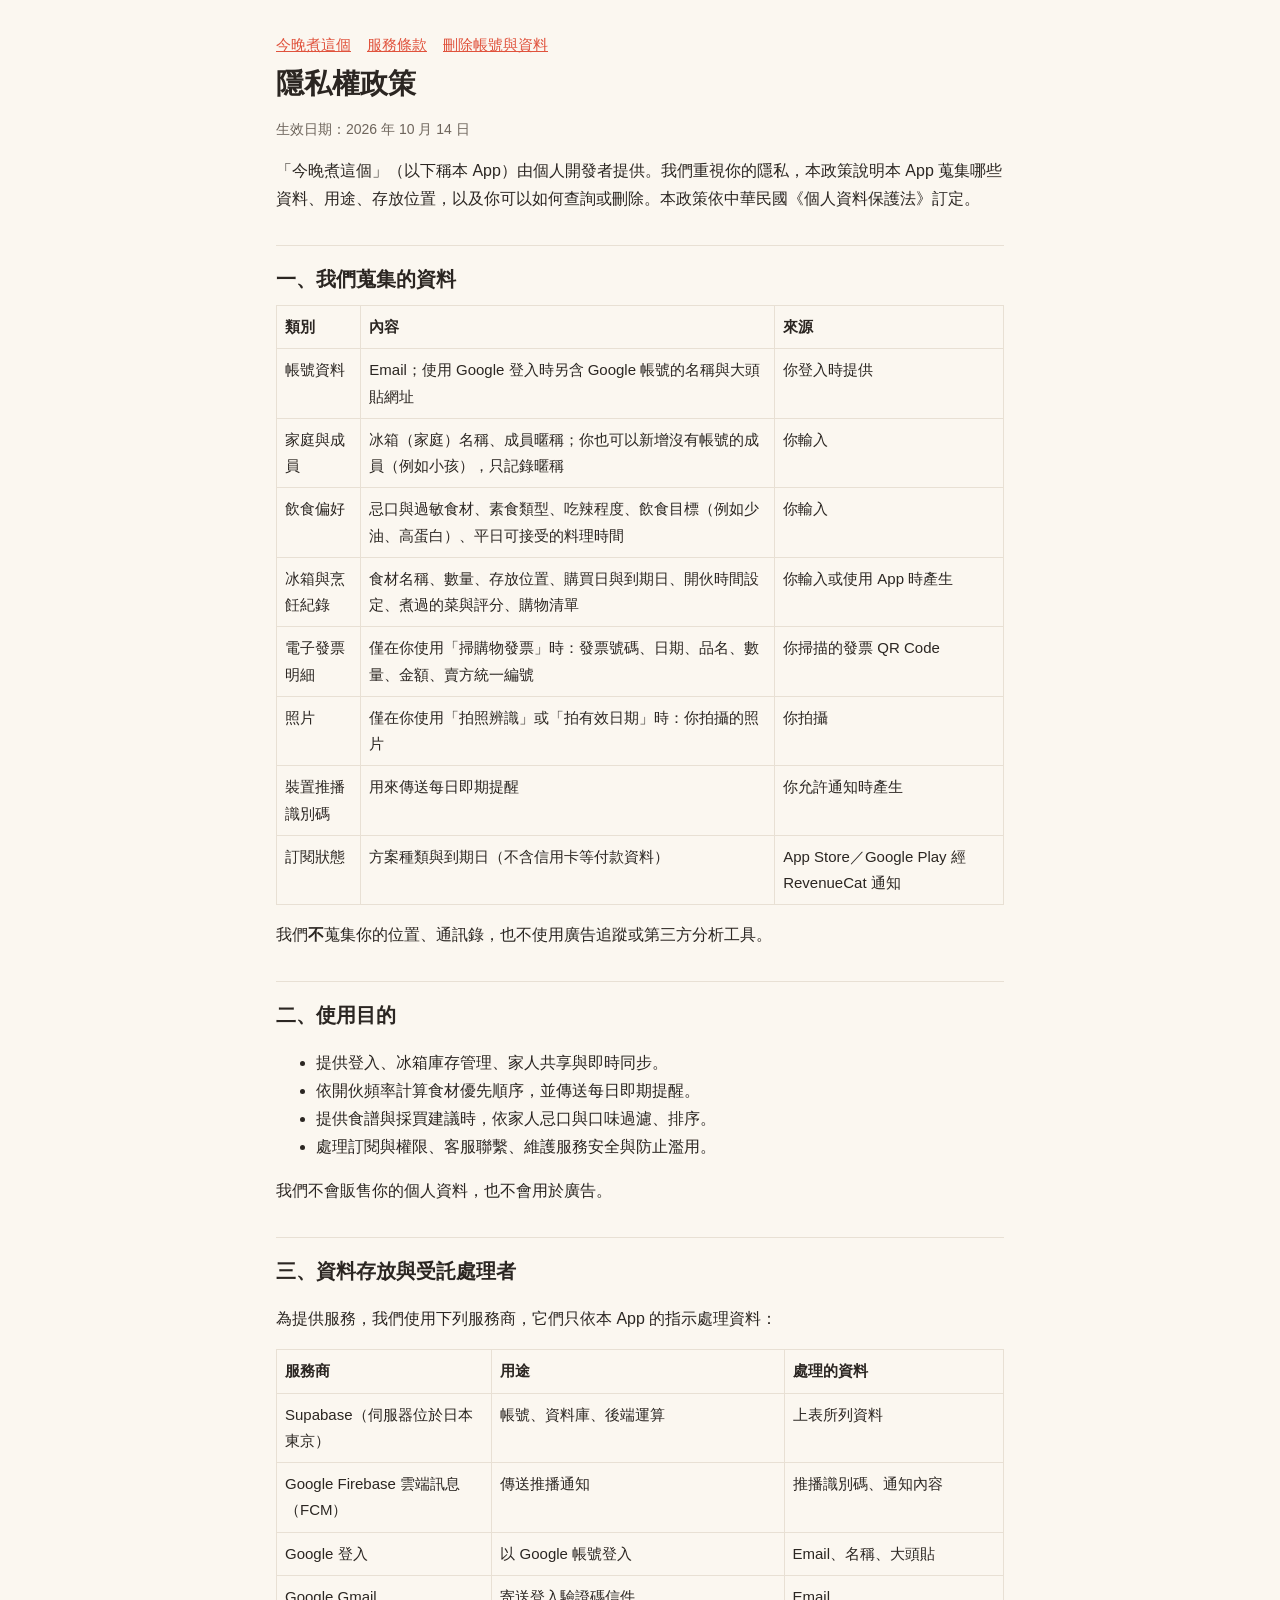
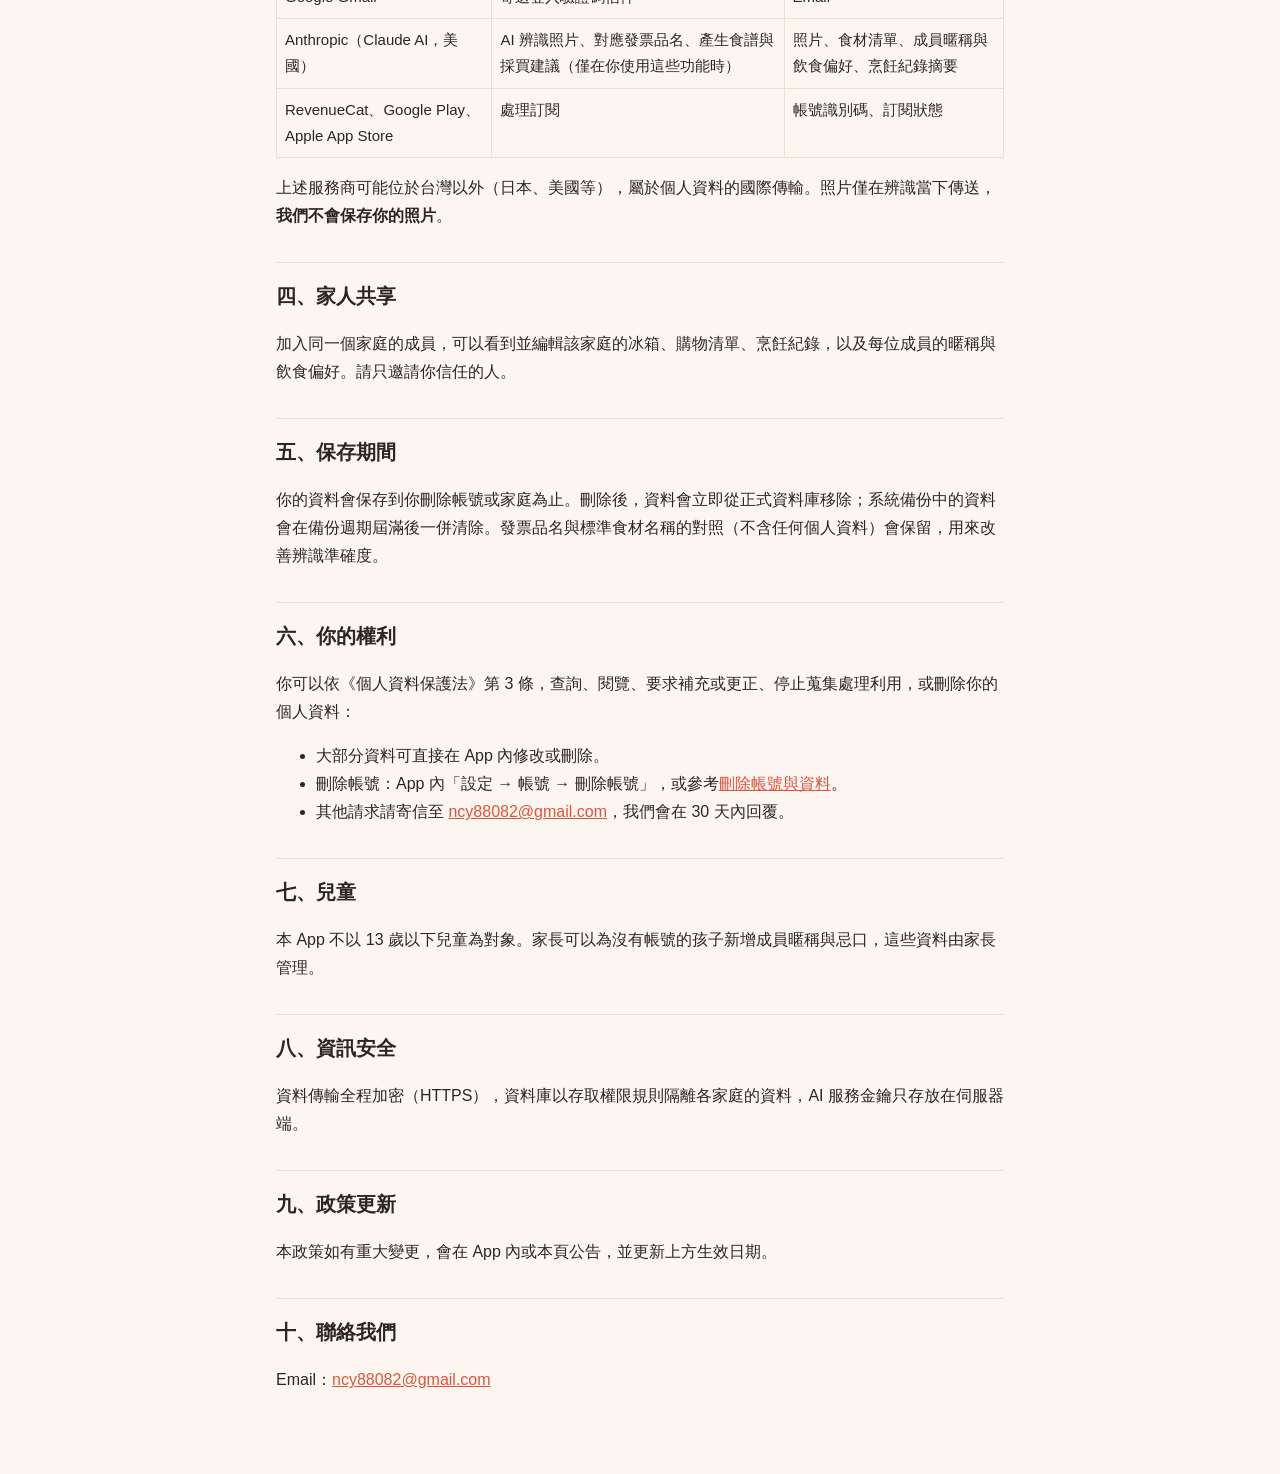
==== privacy.html @ ae05bfa9 "隱私權政策、服務條款、刪除帳號說明 Co-Authored-By: Claude Opus 5.5 <noreply@anthropic.com> Claude-Session: https://cl" ====
<!doctype html>
<html lang="zh-Hant-TW"><head><meta charset="utf-8"><meta name="viewport" content="width=device-width,initial-scale=1">
<title>隱私權政策｜今晚煮這個</title><link rel="stylesheet" href="style.css"></head>
<body><main>
<nav><a href="index.html">今晚煮這個</a><a href="terms.html">服務條款</a><a href="delete-account.html">刪除帳號與資料</a></nav>
<h1>隱私權政策</h1>
<p class="meta">生效日期：2026 年 10 月 14 日</p>

<p>「今晚煮這個」（以下稱本 App）由個人開發者提供。我們重視你的隱私，本政策說明本 App 蒐集哪些資料、用途、存放位置，以及你可以如何查詢或刪除。本政策依中華民國《個人資料保護法》訂定。</p>

<h2>一、我們蒐集的資料</h2>
<table>
<tr><th>類別</th><th>內容</th><th>來源</th></tr>
<tr><td>帳號資料</td><td>Email；使用 Google 登入時另含 Google 帳號的名稱與大頭貼網址</td><td>你登入時提供</td></tr>
<tr><td>家庭與成員</td><td>冰箱（家庭）名稱、成員暱稱；你也可以新增沒有帳號的成員（例如小孩），只記錄暱稱</td><td>你輸入</td></tr>
<tr><td>飲食偏好</td><td>忌口與過敏食材、素食類型、吃辣程度、飲食目標（例如少油、高蛋白）、平日可接受的料理時間</td><td>你輸入</td></tr>
<tr><td>冰箱與烹飪紀錄</td><td>食材名稱、數量、存放位置、購買日與到期日、開伙時間設定、煮過的菜與評分、購物清單</td><td>你輸入或使用 App 時產生</td></tr>
<tr><td>電子發票明細</td><td>僅在你使用「掃購物發票」時：發票號碼、日期、品名、數量、金額、賣方統一編號</td><td>你掃描的發票 QR Code</td></tr>
<tr><td>照片</td><td>僅在你使用「拍照辨識」或「拍有效日期」時：你拍攝的照片</td><td>你拍攝</td></tr>
<tr><td>裝置推播識別碼</td><td>用來傳送每日即期提醒</td><td>你允許通知時產生</td></tr>
<tr><td>訂閱狀態</td><td>方案種類與到期日（不含信用卡等付款資料）</td><td>App Store／Google Play 經 RevenueCat 通知</td></tr>
</table>
<p>我們<strong>不</strong>蒐集你的位置、通訊錄，也不使用廣告追蹤或第三方分析工具。</p>

<h2>二、使用目的</h2>
<ul>
<li>提供登入、冰箱庫存管理、家人共享與即時同步。</li>
<li>依開伙頻率計算食材優先順序，並傳送每日即期提醒。</li>
<li>提供食譜與採買建議時，依家人忌口與口味過濾、排序。</li>
<li>處理訂閱與權限、客服聯繫、維護服務安全與防止濫用。</li>
</ul>
<p>我們不會販售你的個人資料，也不會用於廣告。</p>

<h2>三、資料存放與受託處理者</h2>
<p>為提供服務，我們使用下列服務商，它們只依本 App 的指示處理資料：</p>
<table>
<tr><th>服務商</th><th>用途</th><th>處理的資料</th></tr>
<tr><td>Supabase（伺服器位於日本東京）</td><td>帳號、資料庫、後端運算</td><td>上表所列資料</td></tr>
<tr><td>Google Firebase 雲端訊息（FCM）</td><td>傳送推播通知</td><td>推播識別碼、通知內容</td></tr>
<tr><td>Google 登入</td><td>以 Google 帳號登入</td><td>Email、名稱、大頭貼</td></tr>
<tr><td>Google Gmail</td><td>寄送登入驗證碼信件</td><td>Email</td></tr>
<tr><td>Anthropic（Claude AI，美國）</td><td>AI 辨識照片、對應發票品名、產生食譜與採買建議（僅在你使用這些功能時）</td><td>照片、食材清單、成員暱稱與飲食偏好、烹飪紀錄摘要</td></tr>
<tr><td>RevenueCat、Google Play、Apple App Store</td><td>處理訂閱</td><td>帳號識別碼、訂閱狀態</td></tr>
</table>
<p>上述服務商可能位於台灣以外（日本、美國等），屬於個人資料的國際傳輸。照片僅在辨識當下傳送，<strong>我們不會保存你的照片</strong>。</p>

<h2>四、家人共享</h2>
<p>加入同一個家庭的成員，可以看到並編輯該家庭的冰箱、購物清單、烹飪紀錄，以及每位成員的暱稱與飲食偏好。請只邀請你信任的人。</p>

<h2>五、保存期間</h2>
<p>你的資料會保存到你刪除帳號或家庭為止。刪除後，資料會立即從正式資料庫移除；系統備份中的資料會在備份週期屆滿後一併清除。發票品名與標準食材名稱的對照（不含任何個人資料）會保留，用來改善辨識準確度。</p>

<h2>六、你的權利</h2>
<p>你可以依《個人資料保護法》第 3 條，查詢、閱覽、要求補充或更正、停止蒐集處理利用，或刪除你的個人資料：</p>
<ul>
<li>大部分資料可直接在 App 內修改或刪除。</li>
<li>刪除帳號：App 內「設定 → 帳號 → 刪除帳號」，或參考<a href="delete-account.html">刪除帳號與資料</a>。</li>
<li>其他請求請寄信至 <a href="mailto:ncy88082@gmail.com">ncy88082@gmail.com</a>，我們會在 30 天內回覆。</li>
</ul>

<h2>七、兒童</h2>
<p>本 App 不以 13 歲以下兒童為對象。家長可以為沒有帳號的孩子新增成員暱稱與忌口，這些資料由家長管理。</p>

<h2>八、資訊安全</h2>
<p>資料傳輸全程加密（HTTPS），資料庫以存取權限規則隔離各家庭的資料，AI 服務金鑰只存放在伺服器端。</p>

<h2>九、政策更新</h2>
<p>本政策如有重大變更，會在 App 內或本頁公告，並更新上方生效日期。</p>

<h2>十、聯絡我們</h2>
<p>Email：<a href="mailto:ncy88082@gmail.com">ncy88082@gmail.com</a></p>
</main></body></html>
---- style.css ----
:root{--bg:#FBF7F0;--fg:#2B2622;--muted:#6E655C;--accent:#E0533D;--line:#E8E0D4}
@media (prefers-color-scheme:dark){:root{--bg:#1C1917;--fg:#F3EEE7;--muted:#B5AA9D;--accent:#F0745F;--line:#3A332D}}
*{box-sizing:border-box}
body{margin:0;background:var(--bg);color:var(--fg);font:16px/1.75 -apple-system,BlinkMacSystemFont,"Segoe UI","Noto Sans TC","PingFang TC","Microsoft JhengHei",sans-serif}
main{max-width:760px;margin:0 auto;padding:32px 16px 64px}
h1{font-size:28px;line-height:1.3;margin:8px 0 4px}
h2{font-size:20px;margin:32px 0 8px;padding-top:16px;border-top:1px solid var(--line)}
p,li{color:var(--fg)}
.meta{color:var(--muted);font-size:14px}
a{color:var(--accent)}
table{border-collapse:collapse;width:100%;font-size:15px}
th,td{border:1px solid var(--line);padding:8px;text-align:left;vertical-align:top}
nav{display:flex;gap:16px;flex-wrap:wrap;font-size:15px}
.brand{font-weight:700;font-size:18px}
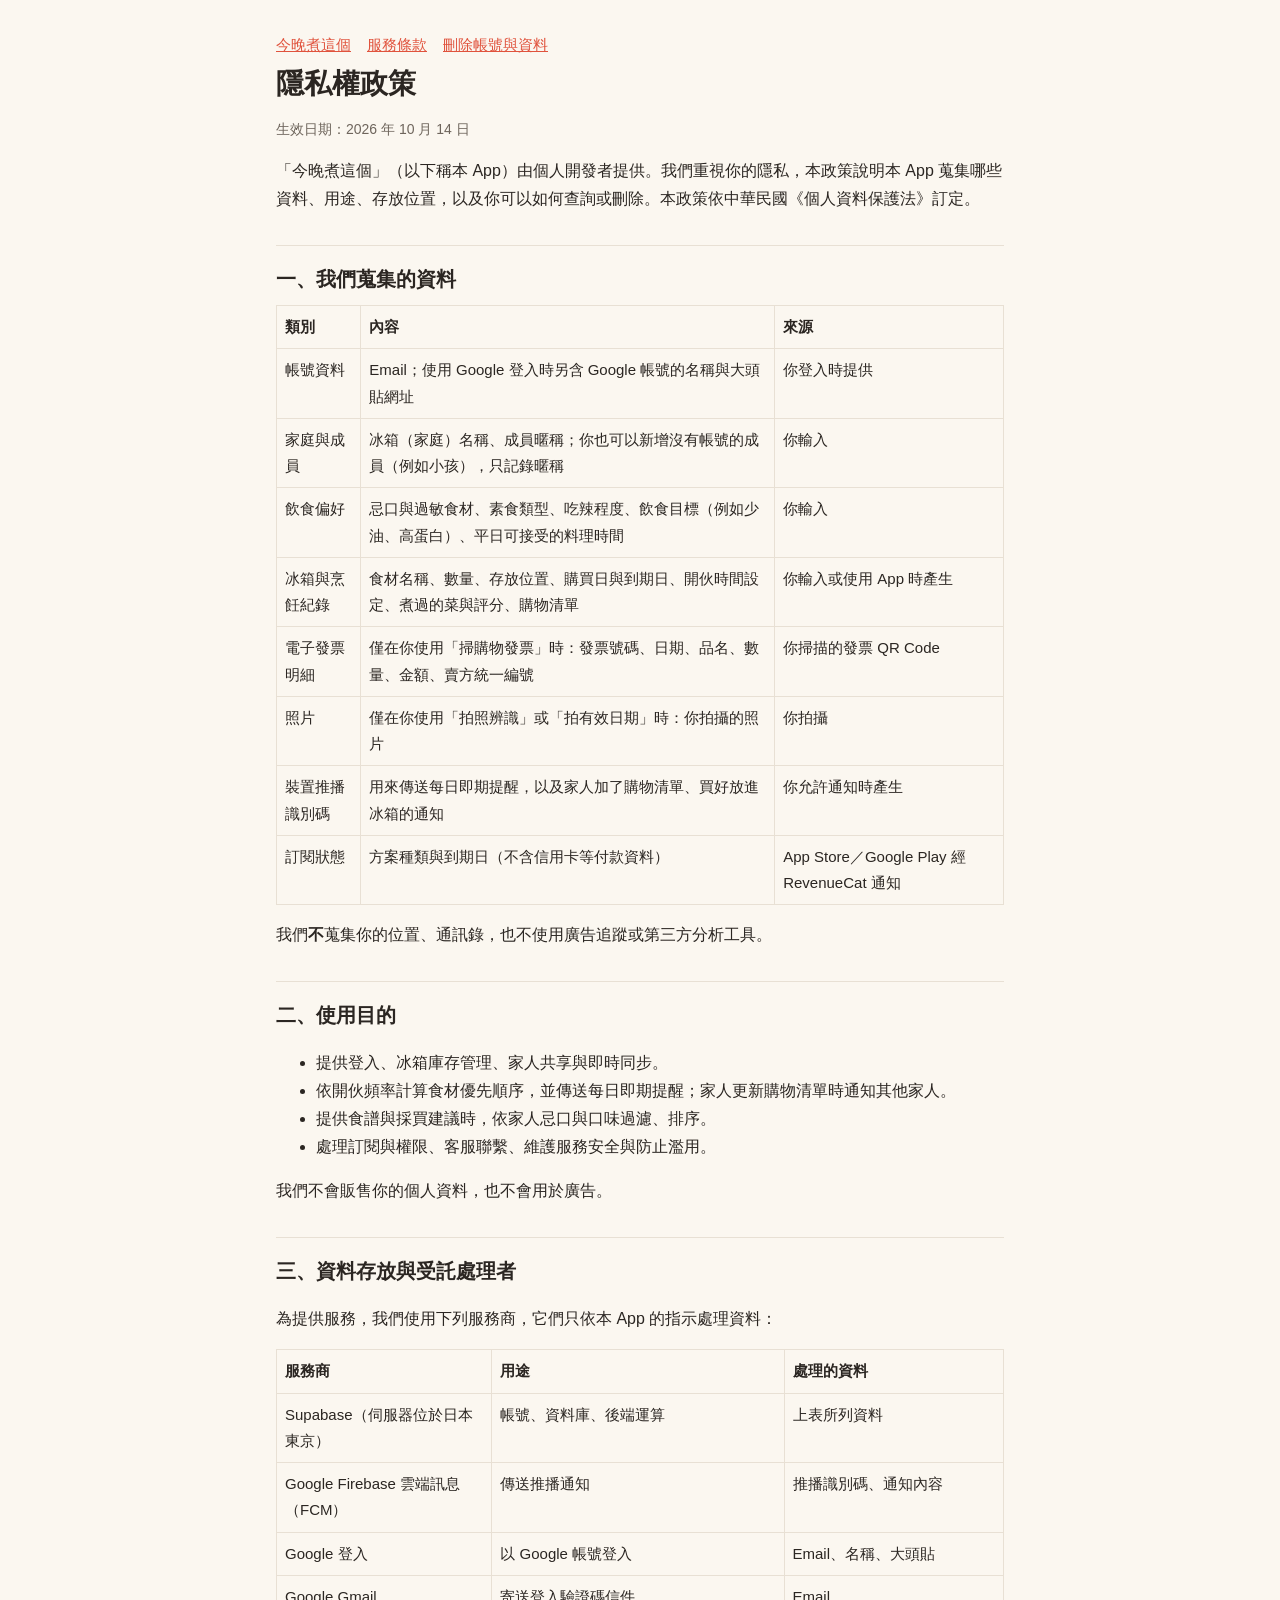
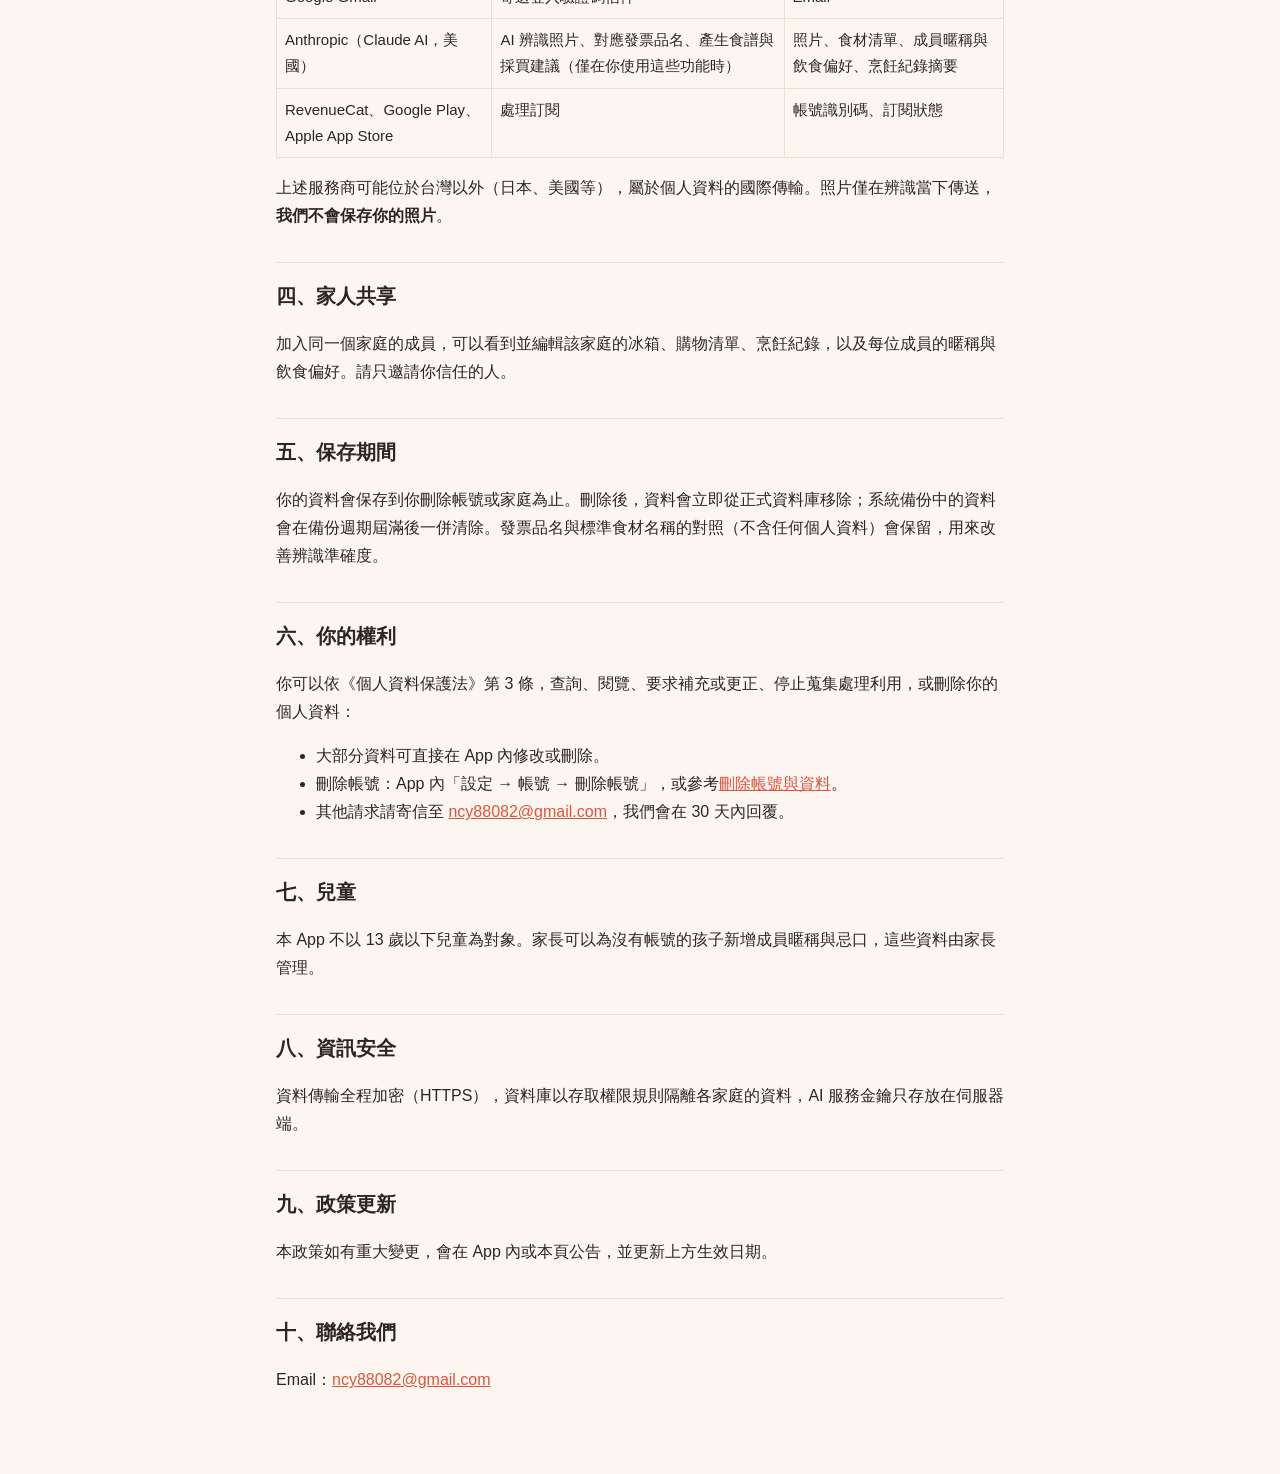
==== commit 88c03c8a: "隱私權政策：推播用途加入家人購物清單通知 Co-Authored-By: Claude Opus 5.5 <noreply@anthropic.com> Claude-Session: https:/" ====
--- a/privacy.html
+++ b/privacy.html
@@ -17,7 +17,7 @@
 <tr><td>冰箱與烹飪紀錄</td><td>食材名稱、數量、存放位置、購買日與到期日、開伙時間設定、煮過的菜與評分、購物清單</td><td>你輸入或使用 App 時產生</td></tr>
 <tr><td>電子發票明細</td><td>僅在你使用「掃購物發票」時：發票號碼、日期、品名、數量、金額、賣方統一編號</td><td>你掃描的發票 QR Code</td></tr>
 <tr><td>照片</td><td>僅在你使用「拍照辨識」或「拍有效日期」時：你拍攝的照片</td><td>你拍攝</td></tr>
-<tr><td>裝置推播識別碼</td><td>用來傳送每日即期提醒</td><td>你允許通知時產生</td></tr>
+<tr><td>裝置推播識別碼</td><td>用來傳送每日即期提醒，以及家人加了購物清單、買好放進冰箱的通知</td><td>你允許通知時產生</td></tr>
 <tr><td>訂閱狀態</td><td>方案種類與到期日（不含信用卡等付款資料）</td><td>App Store／Google Play 經 RevenueCat 通知</td></tr>
 </table>
 <p>我們<strong>不</strong>蒐集你的位置、通訊錄，也不使用廣告追蹤或第三方分析工具。</p>
@@ -25,7 +25,7 @@
 <h2>二、使用目的</h2>
 <ul>
 <li>提供登入、冰箱庫存管理、家人共享與即時同步。</li>
-<li>依開伙頻率計算食材優先順序，並傳送每日即期提醒。</li>
+<li>依開伙頻率計算食材優先順序，並傳送每日即期提醒；家人更新購物清單時通知其他家人。</li>
 <li>提供食譜與採買建議時，依家人忌口與口味過濾、排序。</li>
 <li>處理訂閱與權限、客服聯繫、維護服務安全與防止濫用。</li>
 </ul>
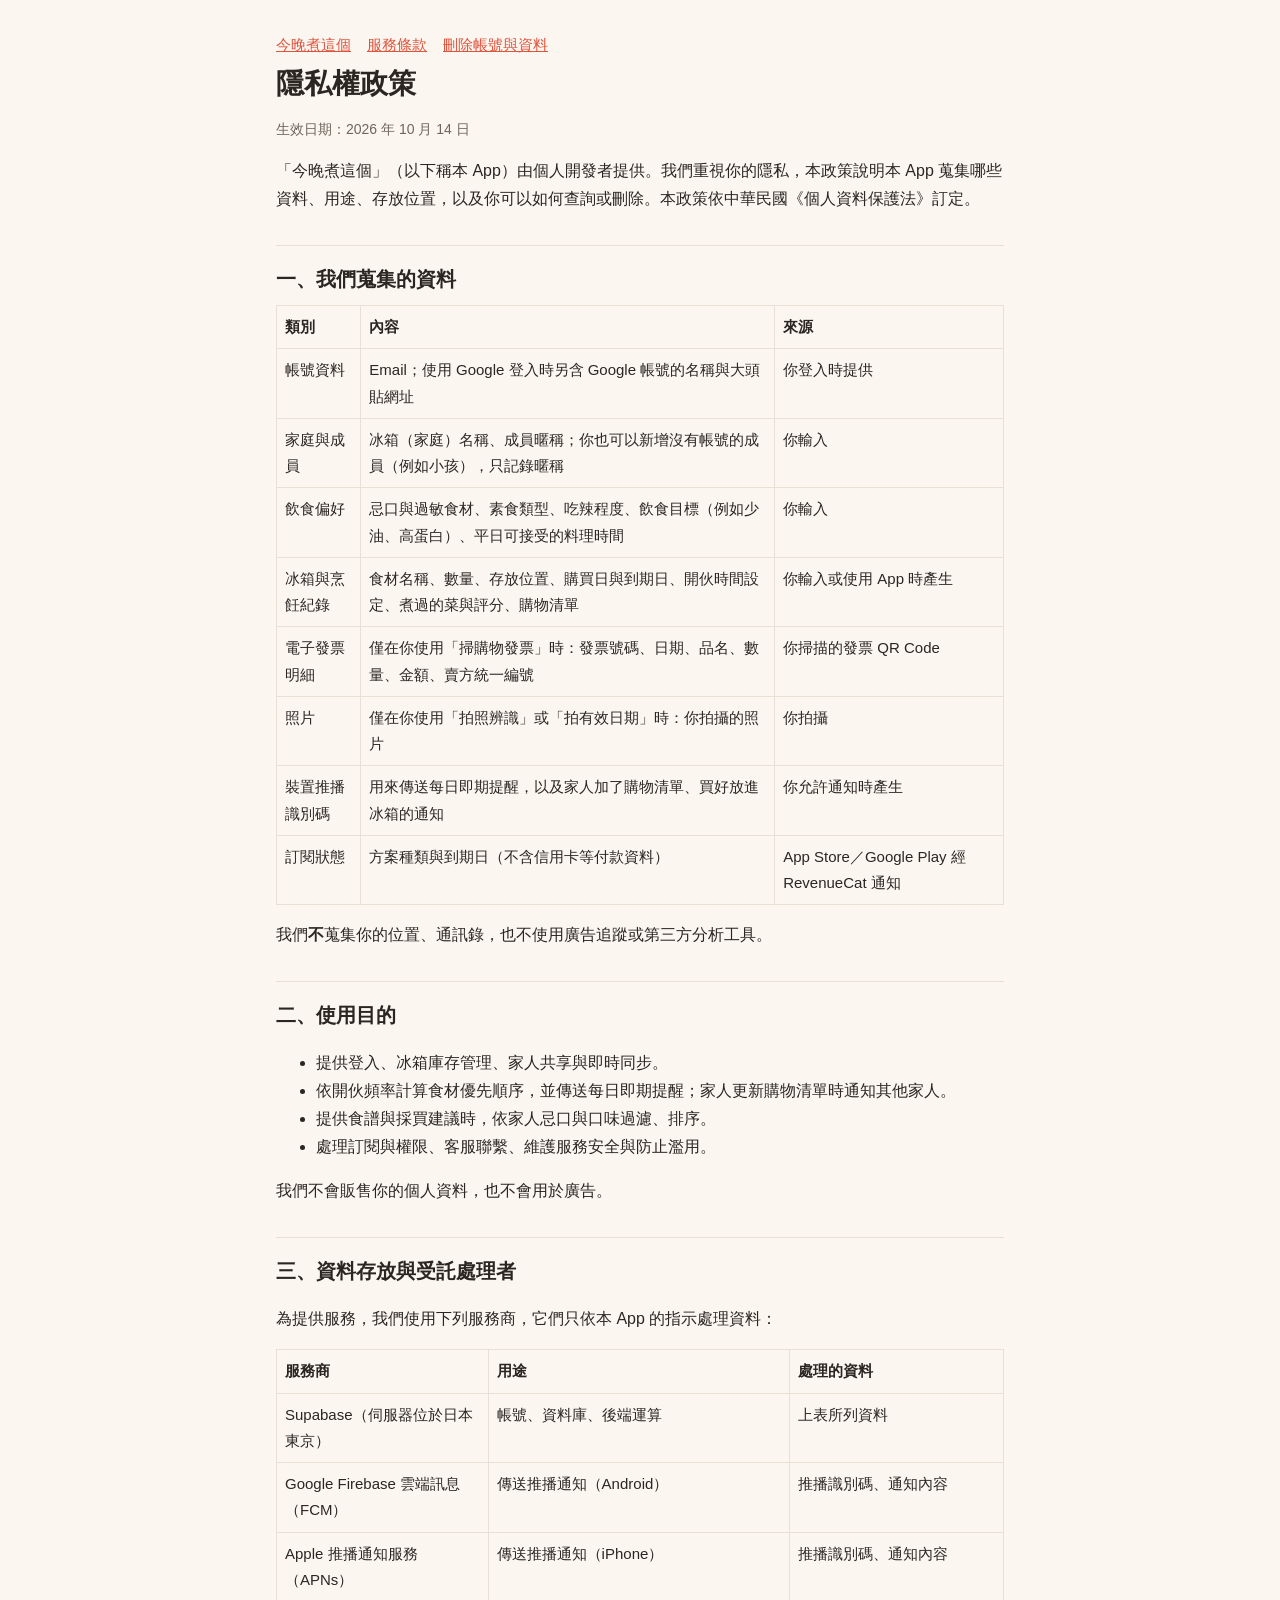
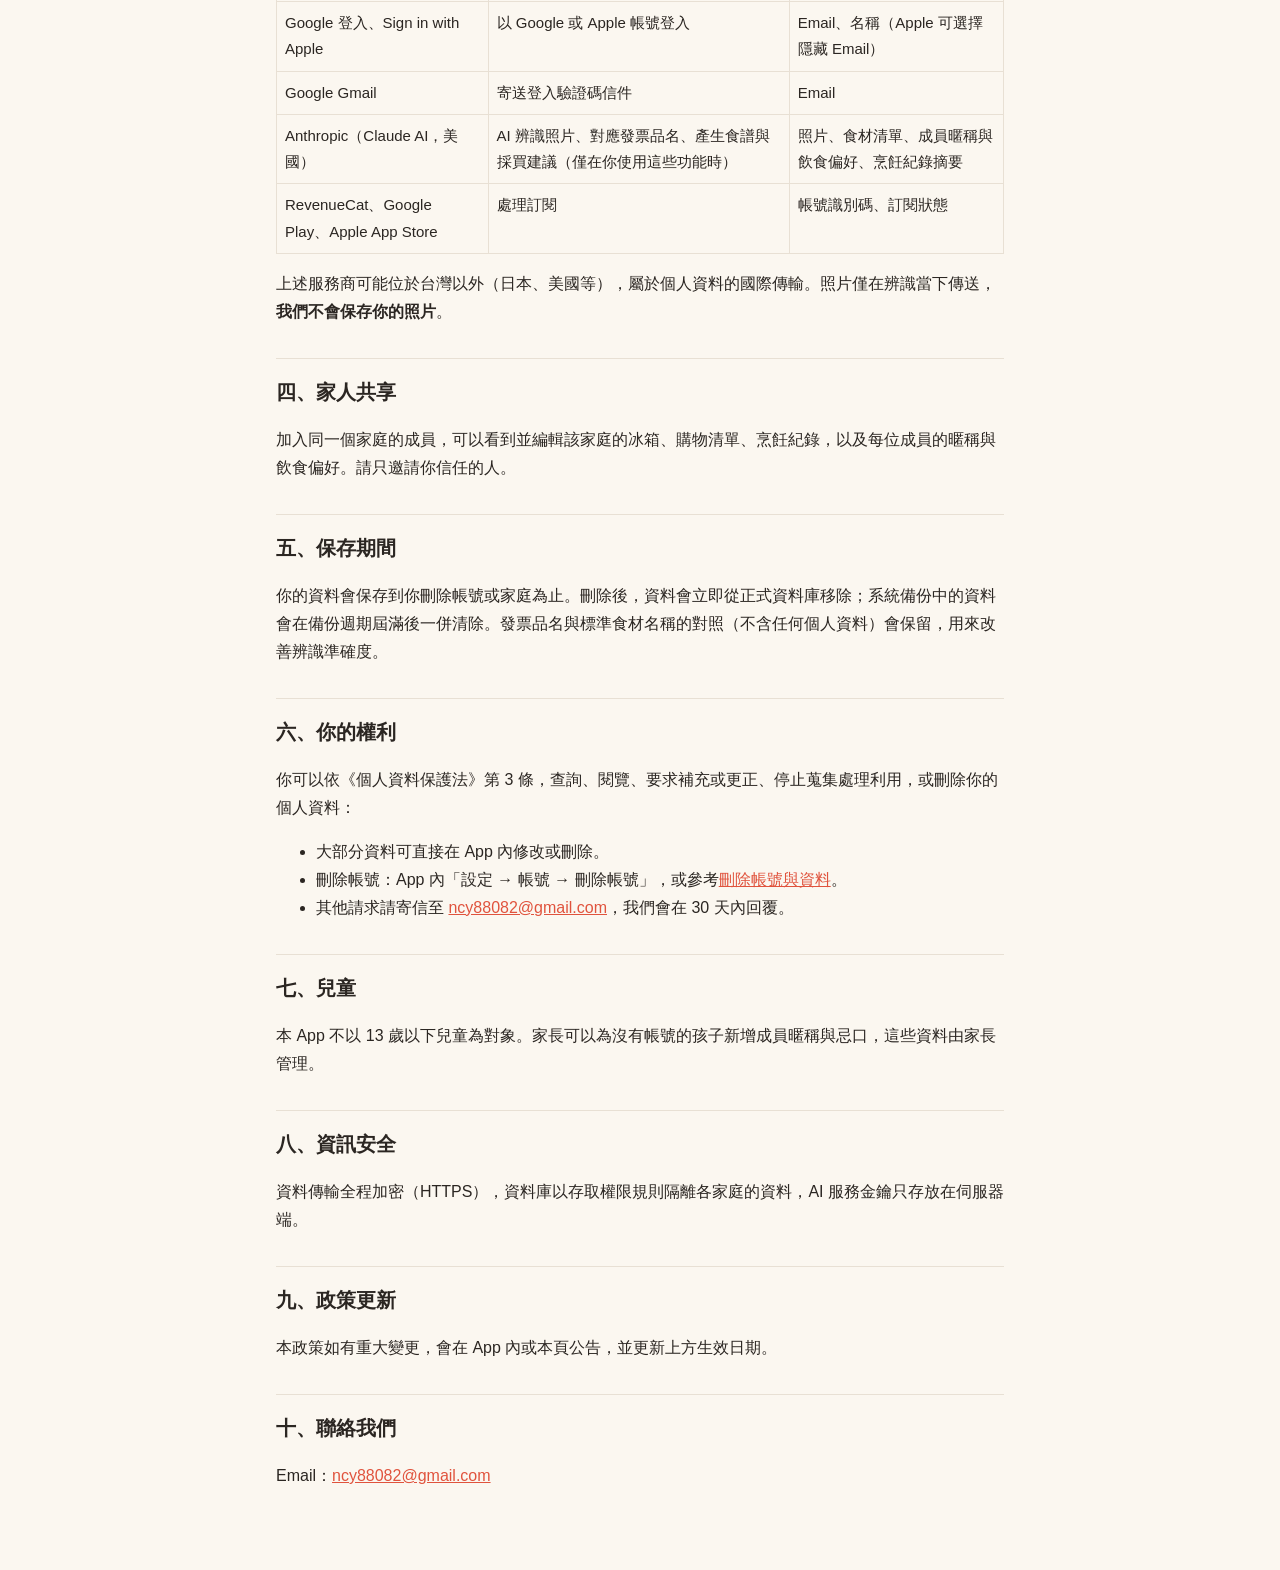
==== commit 854a855c: "隱私權政策：加入 iPhone 推播（APNs）與 Apple 登入 Co-Authored-By: Claude Opus 5.5 <noreply@anthropic.com> Claude-Se" ====
--- a/privacy.html
+++ b/privacy.html
@@ -36,8 +36,9 @@
 <table>
 <tr><th>服務商</th><th>用途</th><th>處理的資料</th></tr>
 <tr><td>Supabase（伺服器位於日本東京）</td><td>帳號、資料庫、後端運算</td><td>上表所列資料</td></tr>
-<tr><td>Google Firebase 雲端訊息（FCM）</td><td>傳送推播通知</td><td>推播識別碼、通知內容</td></tr>
-<tr><td>Google 登入</td><td>以 Google 帳號登入</td><td>Email、名稱、大頭貼</td></tr>
+<tr><td>Google Firebase 雲端訊息（FCM）</td><td>傳送推播通知（Android）</td><td>推播識別碼、通知內容</td></tr>
+<tr><td>Apple 推播通知服務（APNs）</td><td>傳送推播通知（iPhone）</td><td>推播識別碼、通知內容</td></tr>
+<tr><td>Google 登入、Sign in with Apple</td><td>以 Google 或 Apple 帳號登入</td><td>Email、名稱（Apple 可選擇隱藏 Email）</td></tr>
 <tr><td>Google Gmail</td><td>寄送登入驗證碼信件</td><td>Email</td></tr>
 <tr><td>Anthropic（Claude AI，美國）</td><td>AI 辨識照片、對應發票品名、產生食譜與採買建議（僅在你使用這些功能時）</td><td>照片、食材清單、成員暱稱與飲食偏好、烹飪紀錄摘要</td></tr>
 <tr><td>RevenueCat、Google Play、Apple App Store</td><td>處理訂閱</td><td>帳號識別碼、訂閱狀態</td></tr>
